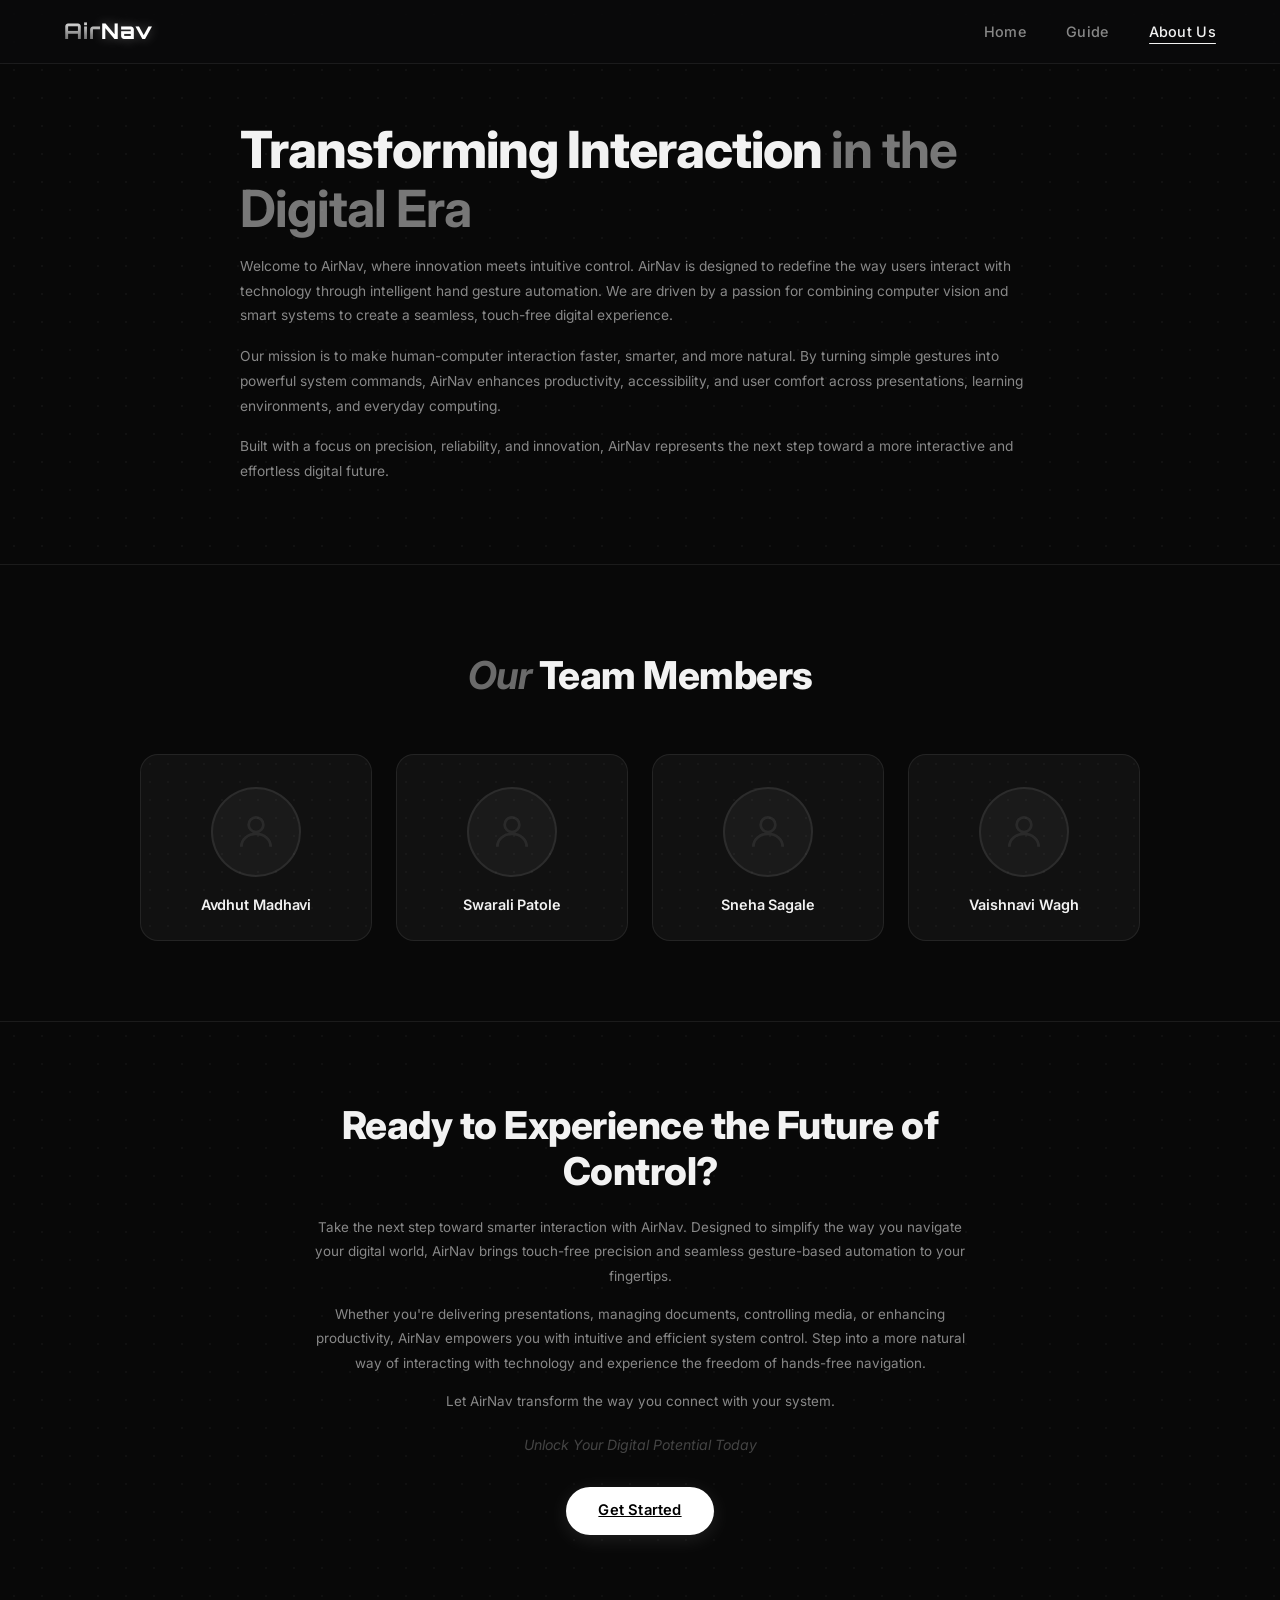
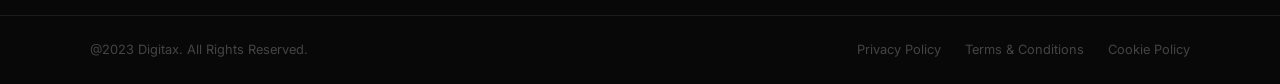
==== Frontend/about.html @ 671694c5 "Final Done" ====
<!DOCTYPE html>
<html lang="en">

<head>
    <meta charset="UTF-8" />
    <meta name="viewport" content="width=device-width, initial-scale=1.0" />
    <meta name="description"
        content="About AirNav – Meet the team behind gesture-driven automation. Learn our mission, vision, and the people who built AirNav." />
    <title>AirNav – About Us</title>
    <link rel="stylesheet" href="style.css" />
    <link rel="stylesheet" href="about.css" />
    <link rel="preconnect" href="https://fonts.googleapis.com" />
    <link rel="preconnect" href="https://fonts.gstatic.com" crossorigin />
    <link
        href="https://fonts.googleapis.com/css2?family=Inter:wght@300;400;500;600;700;800;900&family=Space+Grotesk:wght@400;500;600;700&family=Orbitron:wght@400;500;600;700;800;900&display=swap"
        rel="stylesheet" />
</head>

<body>

    <!-- ===== NAVBAR ===== -->
    <nav class="navbar" id="navbar">
        <div class="nav-container">
            <div class="nav-logo" onclick="window.location.href='index.html'">
                <span class="logo-air">Air</span><span class="logo-nav">Nav</span>
            </div>
            <ul class="nav-links" id="navLinks">
                <li><a href="index.html">Home</a></li>
                <li><a href="guide.html">Guide</a></li>
                <li><a href="about.html" class="nav-active">About Us</a></li>
            </ul>
            <button class="hamburger" id="hamburger" aria-label="Toggle menu">
                <span></span><span></span><span></span>
            </button>
        </div>
    </nav>

    <!-- ===== HERO SECTION ===== -->
    <section class="about-hero">
        <div class="about-hero-dots"></div>
        <div class="about-hero-inner">
            <!-- Left: Text -->
            <div class="about-hero-text reveal">
                <h1 class="about-hero-title">
                    Transforming Interaction <span class="about-highlight">in the<br />Digital Era</span>
                </h1>
                <p class="about-hero-desc">
                    Welcome to AirNav, where innovation meets intuitive control. AirNav is designed to redefine the way
                    users
                    interact with technology through intelligent hand gesture automation. We are driven by a passion for
                    combining
                    computer vision and smart systems to create a seamless, touch-free digital experience.
                </p>
                <p class="about-hero-desc">
                    Our mission is to make human-computer interaction faster, smarter, and more natural. By turning
                    simple
                    gestures into powerful system commands, AirNav enhances productivity, accessibility, and user
                    comfort across
                    presentations, learning environments, and everyday computing.
                </p>
                <p class="about-hero-desc">
                    Built with a focus on precision, reliability, and innovation, AirNav represents the next step toward
                    a more
                    interactive and effortless digital future.
                </p>
            </div>
    </section>

    <!-- ===== TEAM SECTION ===== -->
    <section class="about-team-section">
        <div class="about-team-inner">
            <h2 class="about-team-title">
                <span class="about-title-muted">Our</span> Team Members
            </h2>

            <div class="about-team-grid">

                <!-- Member 1 -->
                <div class="team-card reveal">
                    <div class="team-photo-wrap">
                        <img src="team/avdhut.jpg" alt="Avdhut Madhavi" class="team-photo"
                            onerror="this.style.display='none'; this.nextElementSibling.style.display='flex'" />
                        <div class="team-photo-fallback">
                            <svg viewBox="0 0 24 24" fill="none" stroke="currentColor" stroke-width="1.5">
                                <circle cx="12" cy="8" r="4" />
                                <path d="M4 20c0-4 3.6-7 8-7s8 3 8 7" />
                            </svg>
                        </div>
                    </div>
                    <p class="team-name">Avdhut Madhavi</p>
                </div>

                <!-- Member 2 -->
                <div class="team-card reveal">
                    <div class="team-photo-wrap">
                        <img src="team/swarali.jpg" alt="Swarali Patole" class="team-photo"
                            onerror="this.style.display='none'; this.nextElementSibling.style.display='flex'" />
                        <div class="team-photo-fallback">
                            <svg viewBox="0 0 24 24" fill="none" stroke="currentColor" stroke-width="1.5">
                                <circle cx="12" cy="8" r="4" />
                                <path d="M4 20c0-4 3.6-7 8-7s8 3 8 7" />
                            </svg>
                        </div>
                    </div>
                    <p class="team-name">Swarali Patole</p>
                </div>

                <!-- Member 3 -->
                <div class="team-card reveal">
                    <div class="team-photo-wrap">
                        <img src="team/sneha.jpg" alt="Sneha Sagale" class="team-photo"
                            onerror="this.style.display='none'; this.nextElementSibling.style.display='flex'" />
                        <div class="team-photo-fallback">
                            <svg viewBox="0 0 24 24" fill="none" stroke="currentColor" stroke-width="1.5">
                                <circle cx="12" cy="8" r="4" />
                                <path d="M4 20c0-4 3.6-7 8-7s8 3 8 7" />
                            </svg>
                        </div>
                    </div>
                    <p class="team-name">Sneha Sagale</p>
                </div>

                <!-- Member 4 -->
                <div class="team-card reveal">
                    <div class="team-photo-wrap">
                        <img src="team/vaishnavi.jpg" alt="Vaishnavi Wagh" class="team-photo"
                            onerror="this.style.display='none'; this.nextElementSibling.style.display='flex'" />
                        <div class="team-photo-fallback">
                            <svg viewBox="0 0 24 24" fill="none" stroke="currentColor" stroke-width="1.5">
                                <circle cx="12" cy="8" r="4" />
                                <path d="M4 20c0-4 3.6-7 8-7s8 3 8 7" />
                            </svg>
                        </div>
                    </div>
                    <p class="team-name">Vaishnavi Wagh</p>
                </div>

            </div>
        </div>
    </section>

    <!-- ===== CTA SECTION ===== -->
    <section class="about-cta-section">
        <div class="about-cta-dots"></div>
        <div class="about-cta-inner reveal">
            <h2 class="about-cta-title">Ready to Experience the Future of Control?</h2>
            <p class="about-cta-desc">
                Take the next step toward smarter interaction with AirNav. Designed to simplify the way you navigate
                your
                digital world, AirNav brings touch-free precision and seamless gesture-based automation to your
                fingertips.
            </p>
            <p class="about-cta-desc">
                Whether you're delivering presentations, managing documents, controlling media, or enhancing
                productivity,
                AirNav empowers you with intuitive and efficient system control. Step into a more natural way of
                interacting
                with technology and experience the freedom of hands-free navigation.
            </p>
            <p class="about-cta-desc">Let AirNav transform the way you connect with your system.</p>
            <p class="about-cta-sub">Unlock Your Digital Potential Today</p>
            <a class="btn-cta-pill" href="index.html#cta">Get Started</a>
        </div>
    </section>

    <!-- ===== FOOTER ===== -->
    <footer class="about-footer">
        <div class="about-footer-inner">
            <p class="about-footer-copy">@2023 Digitax. All Rights Reserved.</p>
            <div class="about-footer-links">
                <a href="#">Privacy Policy</a>
                <a href="#">Terms &amp; Conditions</a>
                <a href="#">Cookie Policy</a>
            </div>
        </div>
    </footer>

    <script src="about.js"></script>
</body>

</html>
---- Frontend/style.css ----
/* =============================================
   AIRNAV — style.css
   Black & White Monochrome Theme
   ============================================= */

/* ---------- RESET & BASE ---------- */
*,
*::before,
*::after {
    box-sizing: border-box;
    margin: 0;
    padding: 0;
}

:root {
    --bg-dark: #080808;
    --bg-card: #111111;
    --bg-card2: #161616;
    --border: rgba(255, 255, 255, 0.08);
    --border-hover: rgba(255, 255, 255, 0.22);
    --text-primary: #f2f2f2;
    --text-muted: #888888;
    --text-dim: #444444;
    --accent: #ffffff;
    --accent-dim: rgba(255, 255, 255, 0.15);
    --grad-main: none;
    --grad-btn: none;
    --shadow-glow: 0 0 40px rgba(255, 255, 255, 0.06);
    --radius-lg: 18px;
    --radius-md: 12px;
    --transition: 0.3s cubic-bezier(0.4, 0, 0.2, 1);
}

html {
    scroll-behavior: smooth;
}

body {
    font-family: 'Inter', sans-serif;
    background-color: var(--bg-dark);
    color: var(--text-primary);
    min-height: 100vh;
    overflow-x: hidden;
    line-height: 1.6;
}

/* ---------- SCROLLBAR ---------- */
::-webkit-scrollbar {
    width: 6px;
}

::-webkit-scrollbar-track {
    background: var(--bg-dark);
}

::-webkit-scrollbar-thumb {
    background: #444;
    border-radius: 3px;
}

/* ---------- UTILITY ---------- */
.highlight {
    color: var(--text-primary);
    opacity: 0.85;
}

/* ---------- NAVBAR ---------- */
.navbar {
    position: fixed;
    top: 0;
    left: 0;
    right: 0;
    z-index: 1000;
    padding: 0 5%;
    height: 64px;
    display: flex;
    align-items: center;
    background: rgba(10, 10, 12, 0.7);
    backdrop-filter: blur(16px);
    -webkit-backdrop-filter: blur(16px);
    border-bottom: 1px solid var(--border);
    transition: background var(--transition), box-shadow var(--transition);
}

.navbar.scrolled {
    background: rgba(10, 10, 12, 0.95);
    box-shadow: 0 2px 30px rgba(0, 0, 0, 0.5);
}

.nav-container {
    width: 100%;
    display: flex;
    align-items: center;
    justify-content: space-between;
}

.nav-logo {
    font-family: 'Orbitron', 'Space Grotesk', sans-serif;
    font-size: 1.35rem;
    user-select: none;
    cursor: pointer;
    display: flex;
    align-items: baseline;
    gap: 0px;
    letter-spacing: 1px;
}

.logo-air {
    font-weight: 700;
    background: linear-gradient(180deg,
            #999999 0%,
            #cccccc 30%,
            #888888 60%,
            #555555 100%);
    -webkit-background-clip: text;
    -webkit-text-fill-color: transparent;
    background-clip: text;
}

.logo-nav {
    font-weight: 800;
    color: #ffffff;
    text-shadow: 0 0 12px rgba(255, 255, 255, 0.3);
    -webkit-text-fill-color: #ffffff;
}

.nav-links {
    list-style: none;
    display: flex;
    gap: 2.5rem;
}

.nav-links a {
    text-decoration: none;
    color: var(--text-muted);
    font-size: 0.9rem;
    font-weight: 500;
    letter-spacing: 0.3px;
    position: relative;
    transition: color var(--transition);
}

.nav-links a::after {
    content: '';
    position: absolute;
    left: 0;
    bottom: -4px;
    width: 0;
    height: 1px;
    background: var(--text-primary);
    border-radius: 2px;
    transition: width var(--transition);
}

.nav-links a:hover {
    color: var(--text-primary);
}

.nav-links a:hover::after {
    width: 100%;
}

.hamburger {
    display: none;
    flex-direction: column;
    gap: 5px;
    background: none;
    border: none;
    cursor: pointer;
    padding: 6px;
}

.hamburger span {
    display: block;
    width: 24px;
    height: 2px;
    background: var(--text-primary);
    border-radius: 2px;
    transition: var(--transition);
}

.hamburger.open span:nth-child(1) {
    transform: translateY(7px) rotate(45deg);
}

.hamburger.open span:nth-child(2) {
    opacity: 0;
    transform: scaleX(0);
}

.hamburger.open span:nth-child(3) {
    transform: translateY(-7px) rotate(-45deg);
}

/* ---------- HERO SECTION ---------- */
.hero {
    position: relative;
    min-height: 100vh;
    padding: 100px 5% 80px;
    display: flex;
    align-items: center;
    overflow: hidden;
}

.hero::before {
    content: '';
    position: absolute;
    inset: 0;
    background:
        radial-gradient(ellipse 50% 50% at 70% 40%, rgba(255, 255, 255, 0.04) 0%, transparent 70%);
    pointer-events: none;
}

.hero-content {
    width: 100%;
    display: flex;
    align-items: center;
    justify-content: space-between;
    gap: 60px;
    position: relative;
    z-index: 2;
}

.hero-text {
    max-width: 520px;
}

.hero-title {
    font-size: clamp(2rem, 4vw, 3.2rem);
    font-weight: 800;
    line-height: 1.15;
    letter-spacing: -1px;
    margin-bottom: 1.2rem;
    animation: fadeSlideUp 0.8s ease both;
}

.hero-desc {
    font-size: 0.92rem;
    color: var(--text-muted);
    line-height: 1.8;
    margin-bottom: 1rem;
    animation: fadeSlideUp 0.9s 0.1s ease both;
}

.hero-sub {
    font-size: 0.88rem;
    color: var(--text-dim);
    margin-bottom: 1.8rem;
    animation: fadeSlideUp 0.9s 0.2s ease both;
}

.hero-buttons {
    display: flex;
    gap: 1rem;
    flex-wrap: wrap;
    animation: fadeSlideUp 0.9s 0.3s ease both;
}

/* ---------- HERO VISUAL ---------- */
.hero-visual {
    flex-shrink: 0;
    display: flex;
    align-items: center;
    justify-content: center;
    max-width: 620px;
    width: 100%;
}

/* ---------- HERO IMAGE ---------- */
.hero-image {
    width: 100%;
    max-width: 580px;
    height: auto;
    object-fit: contain;
    display: block;
    animation: fadeIn 1s 0.4s ease both, floatBob 5s 1.4s ease-in-out infinite;
    filter: drop-shadow(0 20px 60px rgba(168, 85, 247, 0.25));
    border-radius: 12px;
}

.hero-glow {
    position: absolute;
    bottom: -100px;
    left: 50%;
    transform: translateX(-50%);
    width: 600px;
    height: 200px;
    background: radial-gradient(ellipse, rgba(168, 85, 247, 0.12), transparent 70%);
    pointer-events: none;
}

/* ---------- BUTTONS ---------- */
.btn {
    display: inline-flex;
    align-items: center;
    gap: 8px;
    padding: 0.7rem 1.6rem;
    border-radius: 8px;
    font-family: inherit;
    font-size: 0.88rem;
    font-weight: 600;
    cursor: pointer;
    outline: none;
    border: none;
    transition: all var(--transition);
    position: relative;
    overflow: hidden;
}

.btn::after {
    content: '';
    position: absolute;
    inset: 0;
    background: rgba(255, 255, 255, 0);
    transition: background var(--transition);
}

.btn:hover::after {
    background: rgba(255, 255, 255, 0.08);
}

.btn-primary {
    background: #ffffff;
    color: #000000;
    box-shadow: 0 4px 20px rgba(255, 255, 255, 0.12);
}

.btn-primary:hover {
    background: #e8e8e8;
    box-shadow: 0 6px 28px rgba(255, 255, 255, 0.2);
    transform: translateY(-2px);
}

.btn-outline {
    background: transparent;
    color: var(--text-primary);
    border: 1px solid var(--border-hover);
}

.btn-outline:hover {
    border-color: rgba(255, 255, 255, 0.6);
    color: #ffffff;
    transform: translateY(-2px);
}

/* ---------- CTA SECTION ---------- */
.cta-section {
    padding: 100px 5%;
    position: relative;
    text-align: center;
    overflow: hidden;
}

.cta-section::before {
    content: '';
    position: absolute;
    inset: 0;
    background:
        radial-gradient(ellipse 60% 50% at 50% 50%, rgba(255, 255, 255, 0.03) 0%, transparent 70%);
    pointer-events: none;
}

/* Grid dot background */
.cta-section::after {
    content: '';
    position: absolute;
    inset: 0;
    background-image: radial-gradient(rgba(255, 255, 255, 0.06) 1px, transparent 1px);
    background-size: 32px 32px;
    pointer-events: none;
    opacity: 0.5;
}

.cta-inner {
    position: relative;
    z-index: 2;
    max-width: 680px;
    margin: 0 auto;
}

.cta-title {
    font-size: clamp(1.6rem, 3.5vw, 2.5rem);
    font-weight: 800;
    line-height: 1.2;
    letter-spacing: -0.5px;
    margin-bottom: 1.2rem;
}

.cta-desc {
    font-size: 0.88rem;
    color: var(--text-muted);
    line-height: 1.8;
    margin-bottom: 0.8rem;
}

.cta-sub {
    font-size: 0.88rem;
    color: var(--text-muted);
    margin-bottom: 2rem;
    font-style: italic;
}

.cta-buttons {
    display: flex;
    gap: 1.2rem;
    justify-content: center;
    flex-wrap: wrap;
}

/* Pill buttons — Start Camera / Stop Camera */
.btn-cta-pill {
    display: inline-flex;
    align-items: center;
    justify-content: center;
    padding: 0.75rem 2rem;
    border-radius: 50px;
    font-family: inherit;
    font-size: 0.92rem;
    font-weight: 600;
    background: #ffffff;
    color: #000000;
    border: none;
    cursor: pointer;
    letter-spacing: 0.2px;
    transition: all var(--transition);
    box-shadow: 0 4px 20px rgba(255, 255, 255, 0.1);
}

.btn-cta-pill:hover {
    background: #e8e8e8;
    transform: translateY(-2px);
    box-shadow: 0 8px 28px rgba(255, 255, 255, 0.18);
}

/* ---------- FEATURES SECTION ---------- */
.features-section {
    padding: 100px 5%;
    position: relative;
}

.features-section::before {
    content: '';
    position: absolute;
    inset: 0;
    background-image: radial-gradient(rgba(255, 255, 255, 0.04) 1px, transparent 1px);
    background-size: 40px 40px;
    pointer-events: none;
}

.features-header {
    text-align: center;
    margin-bottom: 60px;
    position: relative;
    z-index: 2;
}

.features-header h2 {
    font-size: clamp(1.8rem, 3.5vw, 2.6rem);
    font-weight: 800;
    letter-spacing: -0.5px;
    margin-bottom: 1rem;
}

.features-sub {
    max-width: 620px;
    margin: 0 auto;
    font-size: 0.88rem;
    color: var(--text-muted);
    line-height: 1.8;
}

.features-grid {
    display: grid;
    grid-template-columns: repeat(2, 1fr);
    gap: 1.5rem;
    max-width: 900px;
    margin: 0 auto;
    position: relative;
    z-index: 2;
}

/* ---------- FEATURE CARD ---------- */
.feature-card {
    background: var(--bg-card);
    border: 1px solid var(--border);
    border-radius: var(--radius-lg);
    padding: 2rem 1.8rem;
    display: flex;
    flex-direction: column;
    gap: 0.8rem;
    transition: all var(--transition);
    position: relative;
    overflow: hidden;
    cursor: default;
}

.feature-card::before {
    content: '';
    position: absolute;
    inset: 0;
    border-radius: var(--radius-lg);
    background: linear-gradient(135deg, rgba(255, 255, 255, 0.04), transparent 60%);
    opacity: 0;
    transition: opacity var(--transition);
    pointer-events: none;
}

.feature-card:hover {
    border-color: rgba(255, 255, 255, 0.25);
    transform: translateY(-4px);
    box-shadow: 0 16px 40px rgba(0, 0, 0, 0.5), 0 0 0 1px rgba(255, 255, 255, 0.06);
}

.feature-card:hover::before {
    opacity: 1;
}

.feature-icon-wrap {
    width: 52px;
    height: 52px;
    border-radius: 12px;
    background: rgba(255, 255, 255, 0.04);
    border: 1px solid var(--border);
    display: flex;
    align-items: center;
    justify-content: center;
    margin-bottom: 0.4rem;
    transition: var(--transition);
}

.feature-card:hover .feature-icon-wrap {
    background: rgba(255, 255, 255, 0.08);
    border-color: rgba(255, 255, 255, 0.2);
}

.feature-icon-wrap svg {
    width: 24px;
    height: 24px;
    color: var(--text-muted);
    transition: color var(--transition), filter var(--transition);
}

.feature-card:hover .feature-icon-wrap svg {
    color: #ffffff;
    filter: drop-shadow(0 0 6px rgba(255, 255, 255, 0.3));
}

.feature-card h3 {
    font-size: 1rem;
    font-weight: 700;
    color: var(--text-primary);
    letter-spacing: -0.2px;
}

.feature-card p {
    font-size: 0.82rem;
    color: var(--text-muted);
    line-height: 1.75;
    flex: 1;
}

.btn-card {
    align-self: flex-start;
    display: inline-flex;
    align-items: center;
    text-decoration: none;
    background: none;
    border: 1px solid var(--border);
    color: var(--text-muted);
    border-radius: 6px;
    font-family: inherit;
    font-size: 0.78rem;
    font-weight: 600;
    padding: 0.45rem 1rem;
    cursor: pointer;
    transition: all var(--transition);
    margin-top: 0.4rem;
}

.btn-card:hover {
    border-color: rgba(255, 255, 255, 0.35);
    color: #ffffff;
    background: rgba(255, 255, 255, 0.05);
    transform: translateX(3px);
}

/* ---------- FOOTER ---------- */
.footer {
    border-top: 1px solid var(--border);
    padding: 2.5rem 5%;
}

.footer-inner {
    display: flex;
    align-items: center;
    justify-content: space-between;
    flex-wrap: wrap;
    gap: 1rem;
}

.footer-logo {
    font-size: 1.2rem;
    font-weight: 800;
}

.footer-copy {
    font-size: 0.78rem;
    color: var(--text-dim);
}

/* ---------- MODAL ---------- */
.modal-overlay {
    position: fixed;
    inset: 0;
    z-index: 2000;
    background: rgba(0, 0, 0, 0.75);
    backdrop-filter: blur(6px);
    display: flex;
    align-items: center;
    justify-content: center;
    padding: 2rem;
    opacity: 0;
    pointer-events: none;
    transition: opacity 0.25s ease;
}

.modal-overlay.active {
    opacity: 1;
    pointer-events: all;
}

.modal-box {
    background: var(--bg-card2);
    border: 1px solid rgba(255, 255, 255, 0.15);
    border-radius: var(--radius-lg);
    padding: 2.5rem;
    max-width: 480px;
    width: 100%;
    position: relative;
    transform: translateY(20px) scale(0.97);
    transition: transform 0.3s cubic-bezier(0.4, 0, 0.2, 1);
    box-shadow: 0 30px 80px rgba(0, 0, 0, 0.7), 0 0 0 1px rgba(255, 255, 255, 0.05);
}

.modal-overlay.active .modal-box {
    transform: translateY(0) scale(1);
}

.modal-close {
    position: absolute;
    top: 1rem;
    right: 1rem;
    background: rgba(255, 255, 255, 0.06);
    border: 1px solid var(--border);
    color: var(--text-muted);
    width: 32px;
    height: 32px;
    border-radius: 8px;
    font-size: 0.85rem;
    cursor: pointer;
    display: flex;
    align-items: center;
    justify-content: center;
    transition: var(--transition);
}

.modal-close:hover {
    background: rgba(255, 255, 255, 0.1);
    border-color: rgba(255, 255, 255, 0.3);
    color: var(--text-primary);
}

.modal-icon {
    width: 56px;
    height: 56px;
    border-radius: 14px;
    background: rgba(255, 255, 255, 0.05);
    border: 1px solid rgba(255, 255, 255, 0.15);
    display: flex;
    align-items: center;
    justify-content: center;
    margin-bottom: 1.2rem;
}

.modal-icon svg {
    width: 26px;
    height: 26px;
    color: var(--text-primary);
}

.modal-box h2 {
    font-size: 1.3rem;
    font-weight: 700;
    margin-bottom: 0.8rem;
    letter-spacing: -0.3px;
}

.modal-box p {
    font-size: 0.87rem;
    color: var(--text-muted);
    line-height: 1.8;
}

/* ---------- ANIMATIONS ---------- */
@keyframes fadeSlideUp {
    from {
        opacity: 0;
        transform: translateY(24px);
    }

    to {
        opacity: 1;
        transform: translateY(0);
    }
}

@keyframes fadeIn {
    from {
        opacity: 0;
    }

    to {
        opacity: 1;
    }
}

@keyframes rotateSlow {
    from {
        transform: translate(-50%, -50%) rotate(0deg);
    }

    to {
        transform: translate(-50%, -50%) rotate(360deg);
    }
}

@keyframes rotateSlowReverse {
    from {
        transform: translate(-50%, -50%) rotate(0deg);
    }

    to {
        transform: translate(-50%, -50%) rotate(-360deg);
    }
}

@keyframes floatBob {

    0%,
    100% {
        transform: translateY(0);
    }

    50% {
        transform: translateY(-8px);
    }
}

@keyframes twinkle {

    0%,
    100% {
        opacity: 0.3;
        transform: scale(1);
    }

    50% {
        opacity: 1;
        transform: scale(1.3);
    }
}

/* Scroll reveal class */
.reveal {
    opacity: 0;
    transform: translateY(30px);
    transition: opacity 0.6s ease, transform 0.6s ease;
}

.reveal.visible {
    opacity: 1;
    transform: translateY(0);
}

/* ---------- RESPONSIVE ---------- */
@media (max-width: 860px) {
    .hero-content {
        flex-direction: column;
        text-align: center;
    }

    .hero-visual {
        width: 280px;
        height: 280px;
    }

    .outer-ring {
        width: 260px;
        height: 260px;
    }

    .inner-ring {
        width: 180px;
        height: 180px;
    }

    .dot-1 {
        transform: translate(-50%, -50%) translateX(130px);
    }

    .dot-2 {
        transform: translate(-50%, -50%) translateX(-65px) translateY(-112px);
    }

    .dot-3 {
        transform: translate(-50%, -50%) translateX(-65px) translateY(112px);
    }

    .hero-buttons {
        justify-content: center;
    }

    .features-grid {
        grid-template-columns: 1fr;
        max-width: 480px;
    }
}

@media (max-width: 600px) {
    .nav-links {
        display: none;
        flex-direction: column;
        position: absolute;
        top: 64px;
        left: 0;
        right: 0;
        background: rgba(10, 10, 12, 0.97);
        padding: 1rem 5%;
        border-bottom: 1px solid var(--border);
        gap: 1rem;
    }

    .nav-links.open {
        display: flex;
    }

    .hamburger {
        display: flex;
    }

    .hero {
        padding: 90px 5% 60px;
    }

    .hero-visual {
        width: 240px;
        height: 240px;
    }

    .outer-ring {
        width: 220px;
        height: 220px;
    }

    .inner-ring {
        width: 150px;
        height: 150px;
    }

    .dot-1 {
        transform: translate(-50%, -50%) translateX(110px);
    }

    .dot-2 {
        transform: translate(-50%, -50%) translateX(-55px) translateY(-95px);
    }

    .dot-3 {
        transform: translate(-50%, -50%) translateX(-55px) translateY(95px);
    }

    .play-circle {
        width: 72px;
        height: 72px;
    }

    .play-icon {
        width: 24px;
        height: 24px;
    }

    .footer-inner {
        flex-direction: column;
        align-items: flex-start;
    }
}
---- Frontend/about.css ----
/* =============================================
   AIRNAV — about.css
   About Us page specific styles
   ============================================= */

/* ---------- ABOUT HERO ---------- */
.about-hero {
    position: relative;
    padding: 120px 5% 80px;
    overflow: hidden;
}

.about-hero-dots {
    position: absolute;
    inset: 0;
    background-image: radial-gradient(rgba(255, 255, 255, 0.05) 1px, transparent 1px);
    background-size: 28px 28px;
    pointer-events: none;
    opacity: 0.7;
}

.about-hero-inner {
    position: relative;
    z-index: 2;
    max-width: 800px;
    margin: 0 auto;
}

/* Hero text */
.about-hero-text {
    display: flex;
    flex-direction: column;
    gap: 1rem;
}

.about-hero-title {
    font-size: clamp(2rem, 4.5vw, 3.2rem);
    font-weight: 800;
    line-height: 1.15;
    letter-spacing: -1px;
    color: var(--text-primary);
}

.about-highlight {
    color: rgba(255, 255, 255, 0.45);
    font-weight: 700;
}

.about-hero-desc {
    font-size: 0.86rem;
    color: var(--text-muted);
    line-height: 1.8;
}

/* Hero image */
.about-hero-image {
    display: flex;
    justify-content: center;
}

.about-image-frame {
    width: 100%;
    max-width: 420px;
    aspect-ratio: 4/3;
    border-radius: 16px;
    overflow: hidden;
    border: 1px solid var(--border);
    background: var(--bg-card);
    position: relative;
}

.about-img {
    width: 100%;
    height: 100%;
    object-fit: cover;
    display: block;
}

.about-img-placeholder {
    display: none;
    flex-direction: column;
    align-items: center;
    justify-content: center;
    gap: 0.8rem;
    width: 100%;
    height: 100%;
    color: var(--text-dim);
    font-size: 0.8rem;
}

.about-img-placeholder svg {
    width: 64px;
    height: 64px;
    opacity: 0.3;
}

/* ---------- TEAM SECTION ---------- */
.about-team-section {
    padding: 80px 5% 80px;
    border-top: 1px solid var(--border);
}

.about-team-inner {
    max-width: 1000px;
    margin: 0 auto;
}

.about-team-title {
    font-size: clamp(1.6rem, 3.5vw, 2.4rem);
    font-weight: 800;
    letter-spacing: -0.5px;
    text-align: center;
    margin-bottom: 3rem;
    color: var(--text-primary);
}

.about-title-muted {
    color: rgba(255, 255, 255, 0.4);
    font-weight: 700;
    font-style: italic;
}

/* Team grid — 4 columns */
.about-team-grid {
    display: grid;
    grid-template-columns: repeat(4, 1fr);
    gap: 1.5rem;
}

/* Team card */
.team-card {
    background: var(--bg-card);
    border: 1px solid var(--border);
    border-radius: var(--radius-lg);
    padding: 2rem 1rem 1.5rem;
    display: flex;
    flex-direction: column;
    align-items: center;
    gap: 1rem;
    transition: all var(--transition);
    text-align: center;
    position: relative;
    overflow: hidden;
}

.team-card::before {
    content: '';
    position: absolute;
    inset: 0;
    background-image: radial-gradient(rgba(255, 255, 255, 0.04) 1px, transparent 1px);
    background-size: 18px 18px;
    pointer-events: none;
    opacity: 0.8;
}

.team-card:hover {
    border-color: rgba(255, 255, 255, 0.2);
    transform: translateY(-4px);
    box-shadow: 0 16px 40px rgba(0, 0, 0, 0.45);
}

/* Circular photo */
.team-photo-wrap {
    width: 90px;
    height: 90px;
    border-radius: 50%;
    overflow: hidden;
    border: 2px solid var(--border);
    background: rgba(255, 255, 255, 0.04);
    flex-shrink: 0;
    position: relative;
    z-index: 1;
    display: flex;
    align-items: center;
    justify-content: center;
    transition: border-color var(--transition);
}

.team-card:hover .team-photo-wrap {
    border-color: rgba(255, 255, 255, 0.3);
}

.team-photo {
    width: 100%;
    height: 100%;
    object-fit: cover;
    display: block;
}

.team-photo-fallback {
    display: none;
    align-items: center;
    justify-content: center;
    width: 100%;
    height: 100%;
    color: var(--text-dim);
}

.team-photo-fallback svg {
    width: 44px;
    height: 44px;
    opacity: 0.4;
}

.team-name {
    font-size: 0.9rem;
    font-weight: 600;
    color: var(--text-primary);
    position: relative;
    z-index: 1;
    letter-spacing: -0.1px;
}

/* ---------- CTA SECTION ---------- */
.about-cta-section {
    position: relative;
    padding: 80px 5%;
    border-top: 1px solid var(--border);
    text-align: center;
    overflow: hidden;
}

.about-cta-dots {
    position: absolute;
    inset: 0;
    background-image: radial-gradient(rgba(255, 255, 255, 0.05) 1px, transparent 1px);
    background-size: 28px 28px;
    pointer-events: none;
    opacity: 0.6;
}

.about-cta-inner {
    position: relative;
    z-index: 2;
    max-width: 700px;
    margin: 0 auto;
    display: flex;
    flex-direction: column;
    align-items: center;
    gap: 0.9rem;
}

.about-cta-title {
    font-size: clamp(1.6rem, 3.5vw, 2.4rem);
    font-weight: 800;
    letter-spacing: -0.5px;
    color: var(--text-primary);
    line-height: 1.2;
    margin-bottom: 0.4rem;
}

.about-cta-desc {
    font-size: 0.84rem;
    color: var(--text-muted);
    line-height: 1.8;
    max-width: 660px;
}

.about-cta-sub {
    font-size: 0.88rem;
    color: var(--text-dim);
    font-style: italic;
    margin: 0.4rem 0;
}

/* Get Started pill button */
.about-cta-section .btn-cta-pill {
    margin-top: 0.6rem;
}

/* ---------- ABOUT FOOTER ---------- */
.about-footer {
    padding: 1.5rem 5%;
    border-top: 1px solid var(--border);
}

.about-footer-inner {
    max-width: 1100px;
    margin: 0 auto;
    display: flex;
    align-items: center;
    justify-content: space-between;
    flex-wrap: wrap;
    gap: 1rem;
}

.about-footer-copy {
    font-size: 0.8rem;
    color: var(--text-dim);
}

.about-footer-links {
    display: flex;
    gap: 1.5rem;
}

.about-footer-links a {
    font-size: 0.8rem;
    color: var(--text-dim);
    text-decoration: none;
    transition: color var(--transition);
}

.about-footer-links a:hover {
    color: var(--text-muted);
}

/* ---------- NAV ACTIVE ---------- */
.nav-active {
    color: var(--text-primary) !important;
}

.nav-active::after {
    width: 100% !important;
}

/* ---------- RESPONSIVE ---------- */
@media (max-width: 900px) {
    .about-hero-inner {
        grid-template-columns: 1fr;
        gap: 2.5rem;
    }

    .about-hero-image {
        display: none;
    }

    .about-team-grid {
        grid-template-columns: repeat(2, 1fr);
    }
}

@media (max-width: 520px) {
    .about-team-grid {
        grid-template-columns: repeat(2, 1fr);
    }

    .about-footer-inner {
        flex-direction: column;
        text-align: center;
    }
}
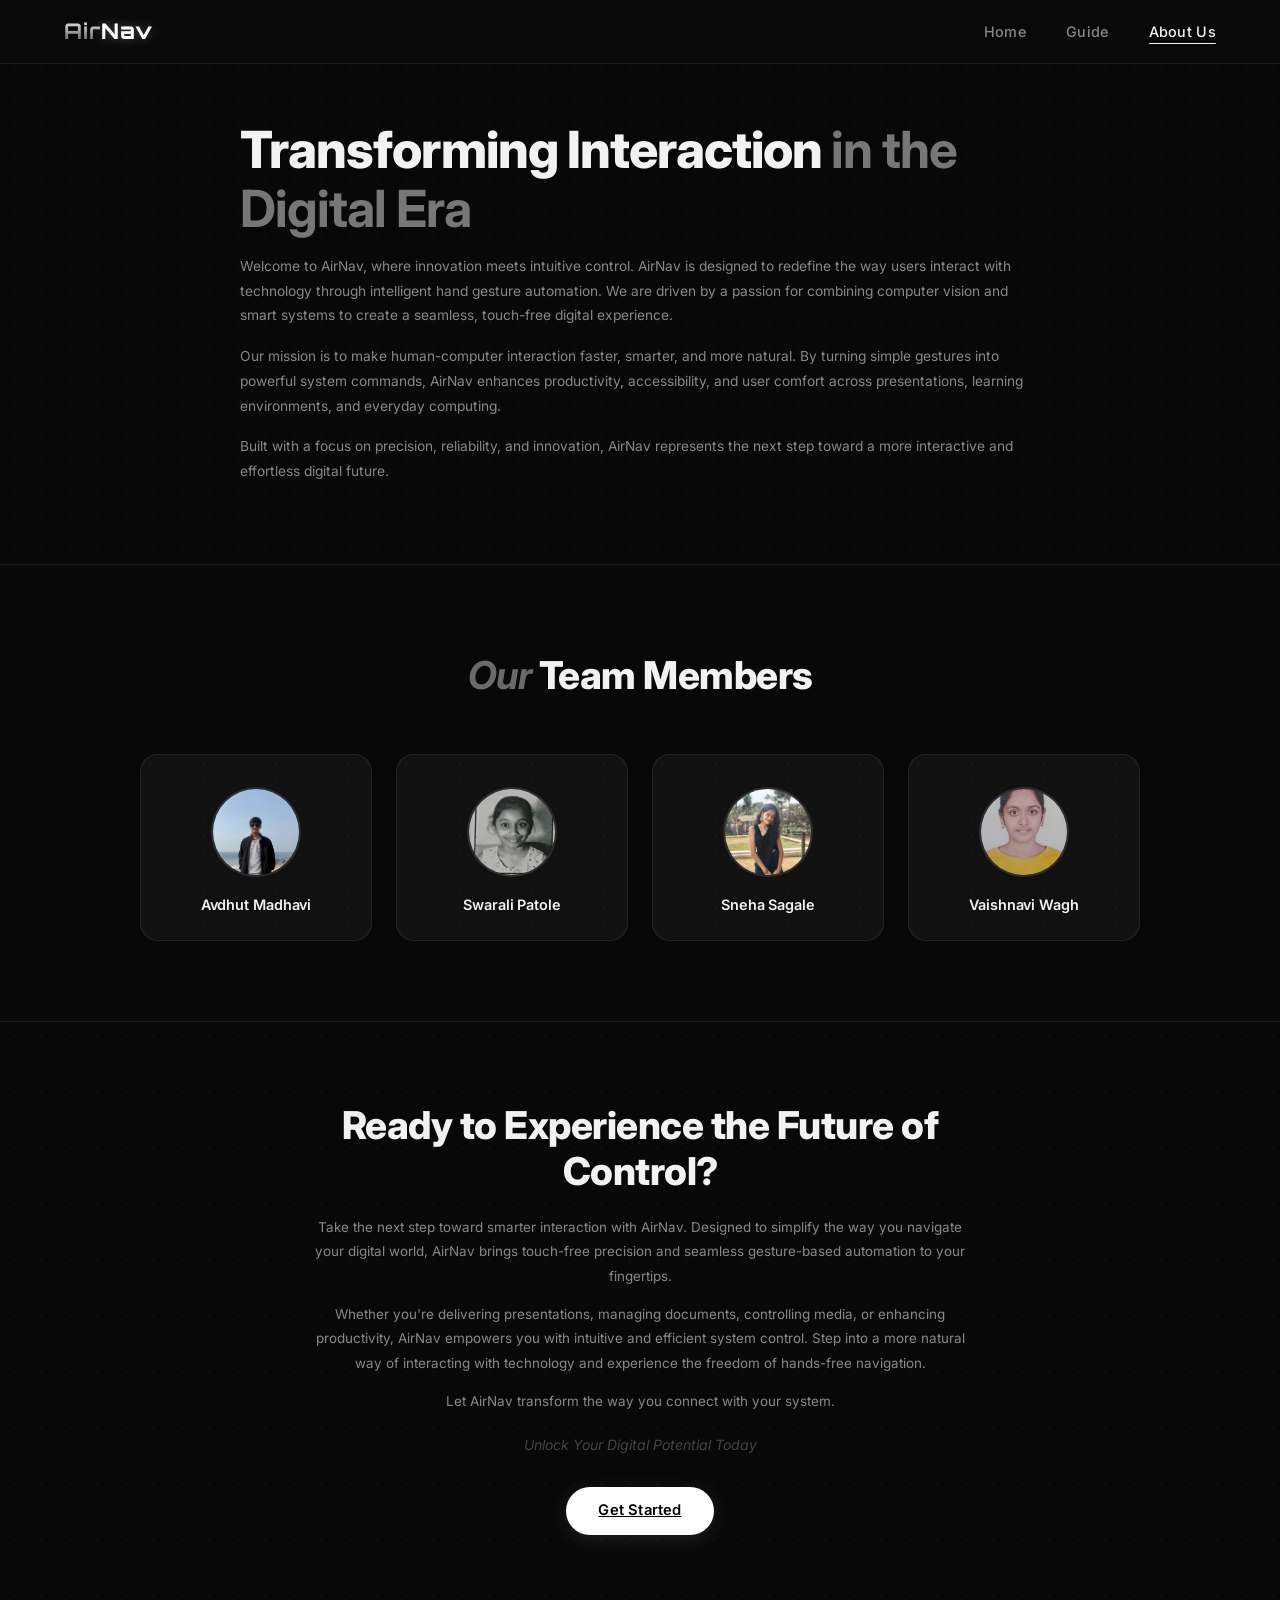
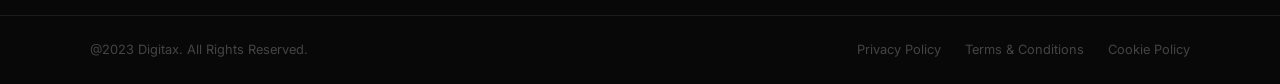
==== commit 12c0348b: "final with docx" ====
--- a/Frontend/about.html
+++ b/Frontend/about.html
@@ -78,7 +78,7 @@
                 <!-- Member 1 -->
                 <div class="team-card reveal">
                     <div class="team-photo-wrap">
-                        <img src="team/avdhut.jpg" alt="Avdhut Madhavi" class="team-photo"
+                        <img src="avdhut.jpeg" alt="Avdhut Madhavi" class="team-photo"
                             onerror="this.style.display='none'; this.nextElementSibling.style.display='flex'" />
                         <div class="team-photo-fallback">
                             <svg viewBox="0 0 24 24" fill="none" stroke="currentColor" stroke-width="1.5">
@@ -93,7 +93,7 @@
                 <!-- Member 2 -->
                 <div class="team-card reveal">
                     <div class="team-photo-wrap">
-                        <img src="team/swarali.jpg" alt="Swarali Patole" class="team-photo"
+                        <img src="swarali.jpeg" alt="Swarali Patole" class="team-photo"
                             onerror="this.style.display='none'; this.nextElementSibling.style.display='flex'" />
                         <div class="team-photo-fallback">
                             <svg viewBox="0 0 24 24" fill="none" stroke="currentColor" stroke-width="1.5">
@@ -108,7 +108,7 @@
                 <!-- Member 3 -->
                 <div class="team-card reveal">
                     <div class="team-photo-wrap">
-                        <img src="team/sneha.jpg" alt="Sneha Sagale" class="team-photo"
+                        <img src="sneha.jpeg" alt="Sneha Sagale" class="team-photo"
                             onerror="this.style.display='none'; this.nextElementSibling.style.display='flex'" />
                         <div class="team-photo-fallback">
                             <svg viewBox="0 0 24 24" fill="none" stroke="currentColor" stroke-width="1.5">
@@ -123,7 +123,7 @@
                 <!-- Member 4 -->
                 <div class="team-card reveal">
                     <div class="team-photo-wrap">
-                        <img src="team/vaishnavi.jpg" alt="Vaishnavi Wagh" class="team-photo"
+                        <img src="vaishnavi.jpeg" alt="Vaishnavi Wagh" class="team-photo"
                             onerror="this.style.display='none'; this.nextElementSibling.style.display='flex'" />
                         <div class="team-photo-fallback">
                             <svg viewBox="0 0 24 24" fill="none" stroke="currentColor" stroke-width="1.5">
